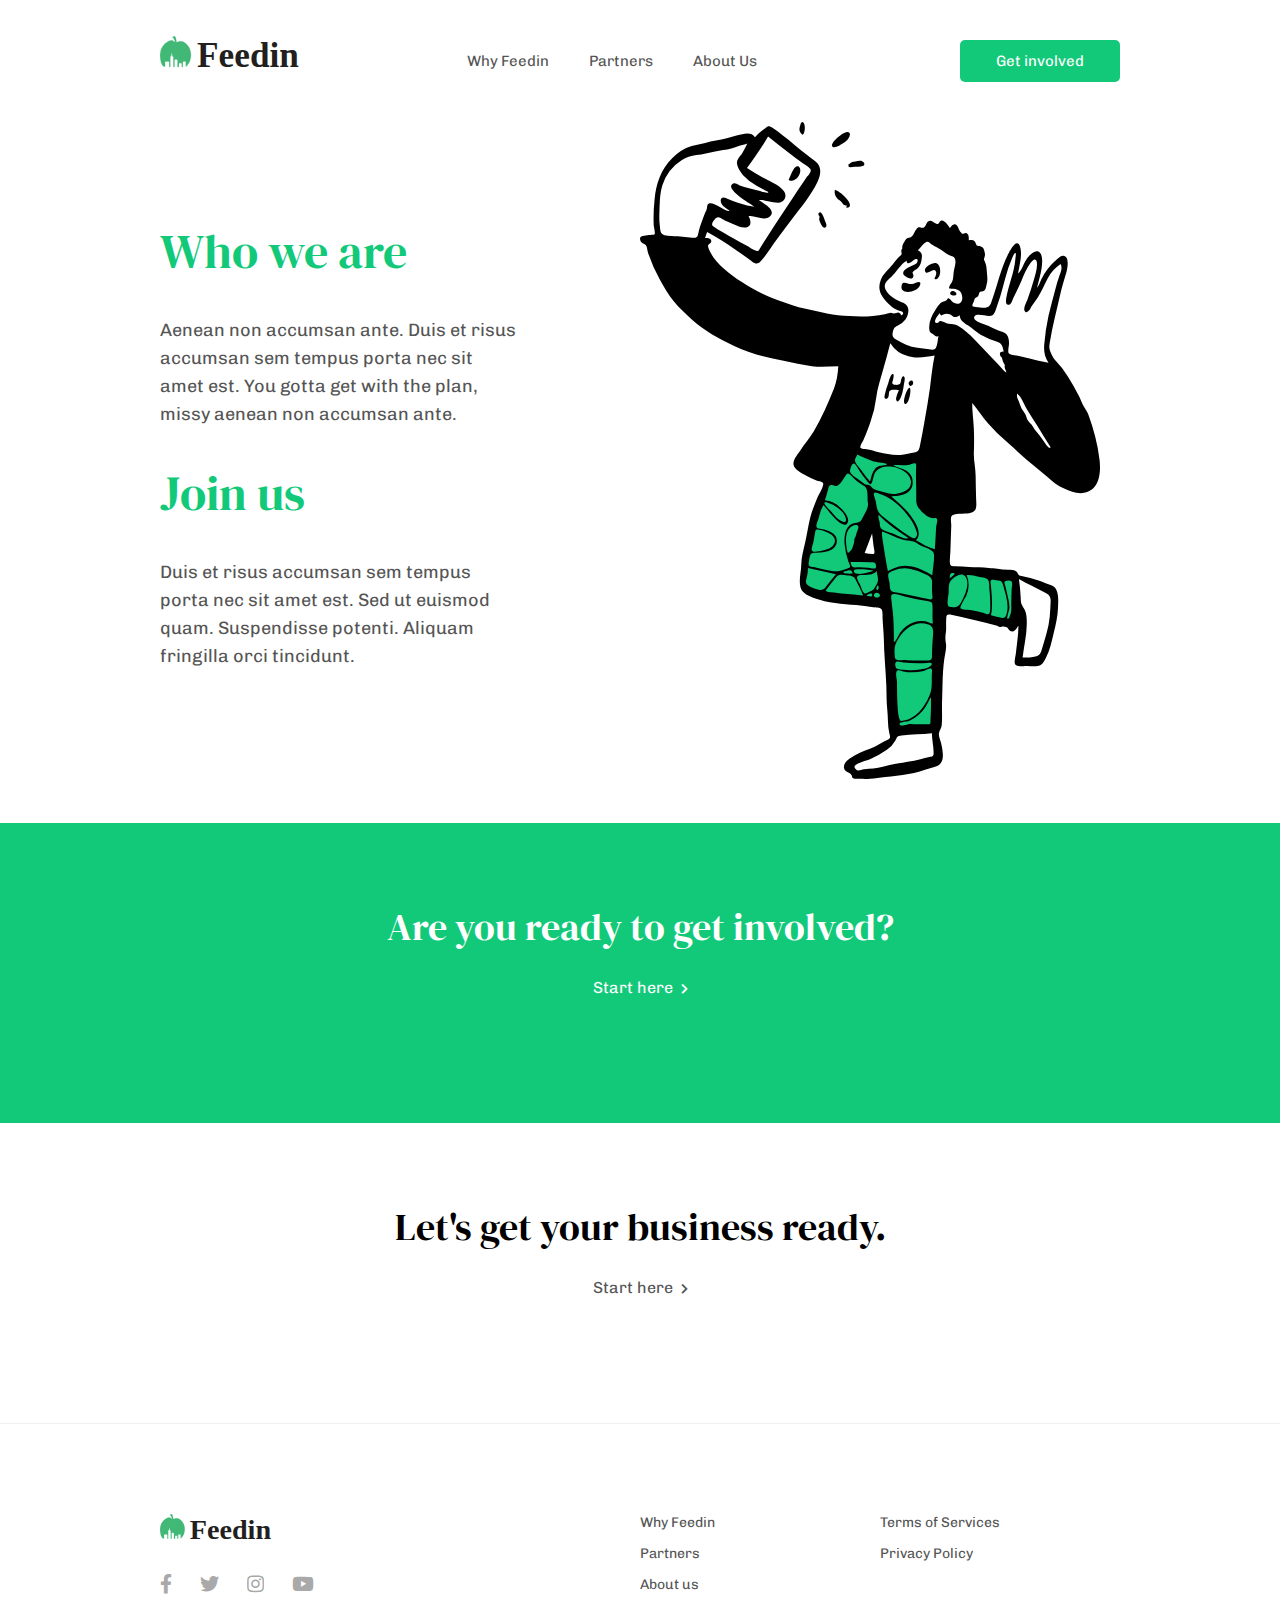
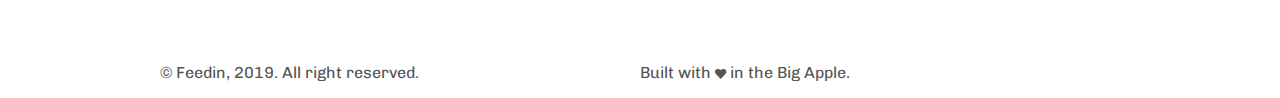
==== about.html @ fef6b5e6 "turned to final" ====
<!DOCTYPE html>
<html lang="en">
<head>
    <meta charset="UTF-8">
    <meta name="viewport" content="width=device-width, initial-scale=1.0">
    <meta http-equiv="X-UA-Compatible" content="ie=edge">
    <title>Feedin</title>
    <link rel="stylesheet" href="css/style.css">
    <link rel="apple-touch-icon" sizes="180x180" href="assets/apple-touch-icon.png">
    <link rel="icon" type="image/png" sizes="32x32" href="assets/favicon-32x32.png">
    <link rel="icon" type="image/png" sizes="16x16" href="assets/favicon-16x16.png">
    <link rel="manifest" href="/site.webmanifest">
    <link href="https://fonts.googleapis.com/css?family=Chivo|DM+Serif+Display&display=swap" rel="stylesheet">
    <link rel="stylesheet" href="https://cdnjs.cloudflare.com/ajax/libs/animate.css/3.7.2/animate.min.css">
    <link rel="stylesheet" href="https://cdnjs.cloudflare.com/ajax/libs/font-awesome/5.11.2/css/all.css">
    <script src="//ajax.googleapis.com/ajax/libs/jquery/1.10.2/jquery.min.js"></script>
</head>
<body>
    <div class="main-container">
        <div class="navbar">
            <div class="branding">
                <a href="/"><img id="logo" src="/assets/feedin.svg" alt=""></a>
            </div>
            <div class="menu">
                <ul class="menu-list">
                    <a href="/whyfeedin.html"><li class="menu-item">Why Feedin</li></a>
                    <a href="/partners.html"><li class="menu-item">Partners</li></a>
                    <a href="/about.html"><li class="menu-item">About Us</li></a>
                </ul>
            </div>
            <div class="cta">
                <a href="/peoplein.html" class="cta-btn">Get involved</a>
            </div>
        </div>

        <div class="landing-container">
            <div class="text-box">
                <h1 id="whyfeedin-headline">Who we are</h1>
                <p class="landing-text">
                    Aenean non accumsan ante. Duis et risus accumsan sem tempus porta nec sit amet est. You gotta get with the plan, missy aenean non accumsan ante.  
                </p>
                <h1 id="about-headline">Join us</h1>
                <p class="landing-text">
                    Duis et risus accumsan sem tempus porta nec sit amet est. Sed ut euismod quam. Suspendisse potenti. Aliquam fringilla orci tincidunt.
                </p>
            </div>
                
            <div class="image-box">
                <img  id="about-img" src="/assets/Character-selfie.svg" alt="man with his dog">

            </div>
            
        </div>

        <div class="full-section action-banner">
            <h1 class="action-banner-headline">Are you ready to get involved?</h1>
            <a href=""><p class="banner-btn">Start here &nbsp;<i class="fas fa-chevron-right"></i></p></a>
        </div>
        <div class="full-section action-banner" id="secondary-action-banner">
            <h1 class="action-banner-headline" id="secondary-action-banner-headline">Let's get your business ready.</h1>
            <a href=""><p class="banner-btn" id="secondary-banner-btn">Start here &nbsp;<i class="fas fa-chevron-right"></i></p></a>
        </div>

        <div class="footer">
            
            <div class="footer-container">
                <div class="footer-left">
                    <a href="/"><img id="footer-branding" src="assets/feedin.svg" alt=""></a>
                    <div class="social">
                        <a href=""><i class="fab fa-facebook-f"></i></a>
                        <a href=""><i class="fab fa-twitter"></i></a>
                        <a href=""><i class="fab fa-instagram"></i></a>
                        <a href=""><i class="fab fa-youtube"></i></a>
                            
                    </div>

                </div>
                <div class="footer-right">
                    <div class="footer-list">
                        <a href="/whyfeedin.html"><li class="footer-list-item">Why Feedin</li></a>
                        <a href="/partners.html"><li class="footer-list-item">Partners</li></a>
                        <a href="/about.html"><li class="footer-list-item">About us</li></a>
                    </div>
                    <div class="footer-list">
                        <a href=""><li class="footer-list-item">Terms of Services</li></a>
                        <a href=""><li class="footer-list-item">Privacy Policy</li></a>
                    </div>

                </div>
            </div>
            <div class="footer-bottom">
                <p class="copyright">
                    &copy; Feedin, 2019. All right reserved.
                </p>
                <p class="copyright">
                    Built with <i class="fas fa-heart"></i> in the Big Apple.
                </p>
            </div>


        </div>
    </div>      
<script src="/js/script.js"></script>    
</body>
</html>
---- css/style.css ----
a {
  color: #555555;
}

.cta-btn {
  background-color: #12C97A;
  color: white;
}

.cta-btn:hover {
  background-color: #00B567;
}

a .menu-item:hover {
  color: #12C97A;
}

#feedin-intro {
  background-color: #12C97A;
}

#feedin-intro-title {
  color: white;
}

#feedin-intro-text {
  color: white;
}

.section-text {
  color: #555555;
}

.divider {
  background-color: #12C97A;
}

.section-btn {
  color: #12C97A;
}

.section-btn:hover {
  color: #00B567;
}

.partners-section {
  background-color: #FAFAFA;
}

.partners-section-headline {
  color: black;
}

.testimonials {
  background-color: #12C97A;
}

.testimonials-headline {
  color: white;
}

.testimonial-box {
  background-color: white;
}

.author-title {
  color: #555555;
}

.engage-divider {
  background-color: #EFEFEF;
}

.engage-btn {
  color: #12C97A;
}

.copyright {
  color: #555555;
}

a .fab {
  opacity: .5;
}

.footer-list-item:hover {
  color: #12C97A;
}

#whyfeedin-headline, #partners-headline, #about-headline {
  color: #12C97A;
}

.landing-text {
  color: #555555;
}

.action-banner {
  background-color: #12C97A;
}

.action-banner-headline {
  color: white;
}

.banner-btn {
  color: white;
}

.perk-text {
  color: #555555;
}

#secondary-action-banner {
  background-color: white;
}

#secondary-action-banner-headline {
  color: black;
}

#secondary-banner-btn {
  color: #555555;
}

body {
  font-family: "Chivo", sans-serif;
  -webkit-font-smoothing: antialiased;
  -moz-osx-font-smoothing: grayscale;
}

h1 {
  font-family: "DM Serif Display", serif;
}

.menu-item {
  font-size: 15px;
}

.cta-btn {
  font-size: 15px;
}

#tagline {
  font-size: 3.4vw;
  font-weight: normal;
}

#feedin-intro-title {
  font-size: 3em;
  font-weight: normal;
}

#feedin-intro-text {
  font-size: 18px;
  line-height: 30px;
}

.section-headline {
  font-size: 3em;
  font-weight: normal;
  line-height: 60px;
}

.section-text {
  font-size: 18px;
  line-height: 30px;
}

.section-btn {
  font-family: "DM Serif Display", serif;
  font-size: 1.2em;
}

.fas {
  font-size: .7em;
}

.social-item {
  font-size: 1em;
}

.partners-section-headline {
  font-size: 2.4em;
  font-weight: normal;
}

.testimonials-headline {
  font-size: 2.4em;
  font-weight: normal;
}

.test-text {
  font-family: "DM Serif Display", serif;
  font-style: italic;
  font-size: 100%;
}

.test-author {
  font-size: 1.2em;
}

.author-title {
  font-size: 1em;
}

.engage-headline {
  font-family: "DM Serif Display", serif;
  font-size: 1.8em;
}

.footer-list-item {
  font-size: 14px;
}

.copyright {
  font-size: 16px;
}

a .fab {
  font-size: 1.2em;
}

#whyfeedin-headline, #partners-headline, #about-headline {
  font-size: 3em;
  font-weight: normal;
}

.landing-text {
  font-size: 18px;
  line-height: 28px;
}

.action-banner-headline {
  font-size: 2.4em;
  font-weight: normal;
  text-align: center;
}

.banner-btn {
  text-align: center;
}

.perk-headline {
  font-family: "DM Serif Display", serif;
  font-size: 2em;
}

.perk-text {
  font-size: 16px;
  line-height: 24px;
}

body {
  margin: 0;
}

a {
  text-decoration: none;
}

.navbar {
  width: 75%;
  margin: 0 auto;
  padding: 36px 20px 36px 20px;
  display: -ms-grid;
  display: grid;
  -ms-grid-columns: 15% 1fr 25%;
      grid-template-columns: 15% 1fr 25%;
}

#logo {
  width: 150px;
  height: auto;
  cursor: pointer;
}

.menu-list {
  display: -webkit-box;
  display: -ms-flexbox;
  display: flex;
  -webkit-box-pack: center;
      -ms-flex-pack: center;
          justify-content: center;
  list-style-type: none;
}

.menu-item {
  margin-right: 20px;
  margin-left: 20px;
}

.cta {
  display: -webkit-box;
  display: -ms-flexbox;
  display: flex;
  -webkit-box-pack: end;
      -ms-flex-pack: end;
          justify-content: flex-end;
  -webkit-box-align: center;
      -ms-flex-align: center;
          align-items: center;
}

.cta-btn {
  padding: 12px 36px 12px 36px;
  border: none;
  border-radius: 5px;
}

.landing-container {
  display: -ms-grid;
  display: grid;
  -ms-grid-columns: 1fr 1fr;
      grid-template-columns: 1fr 1fr;
  height: 65vh;
  width: 75%;
  margin: 0 auto;
  padding-bottom: 10vh;
}

#tagline {
  margin-top: 30%;
  margin-bottom: 40px;
}

#landing-img {
  margin-top: 10vh;
  width: 100%;
}

.full-section {
  width: 100vw !important;
}

#feedin-intro {
  width: 100vw;
  height: 400px;
  padding-top: 10vh;
}

#feedin-intro-title, #feedin-intro-text {
  text-align: center;
}

#feedin-intro-text {
  margin-left: 30%;
  margin-right: 30%;
}

.section {
  width: 75%;
  margin: 0 auto;
  display: -ms-grid;
  display: grid;
  -ms-grid-columns: 1fr 1fr;
      grid-template-columns: 1fr 1fr;
  padding-top: 20vh;
  padding-bottom: 10vh;
}

.section-headline {
  padding-right: 10vw;
  margin-bottom: 10px;
}

.section-text {
  padding-top: 3vh;
  padding-right: 12vw;
}

.section-illustration {
  width: 85%;
  margin: 0 auto;
}

.two {
  grid-auto-flow: column dense;
}

.divider {
  width: 100px;
  height: 16px;
}

.three .section-illustration {
  width: 90%;
}

.two .section-illustration {
  width: 80%;
}

.partners-section {
  width: 100vw;
  height: 400px;
  padding-top: 10vh;
}

.partners-section-headline {
  text-align: center;
}

.partners-logos {
  width: 100%;
  display: -webkit-box;
  display: -ms-flexbox;
  display: flex;
  -webkit-box-pack: center;
      -ms-flex-pack: center;
          justify-content: center;
  -webkit-box-align: center;
      -ms-flex-align: center;
          align-items: center;
  margin-top: 6vh;
}

.partner-img {
  padding: 40px;
}

.testimonials {
  width: 100vw;
  height: 600px;
  padding-top: 10vh;
  padding-bottom: 10vh;
}

.testimonials-headline {
  text-align: center;
  margin-bottom: 20vh;
}

.testimonials-container {
  width: 75%;
  margin: 0 auto;
  display: -ms-grid;
  display: grid;
  -ms-grid-columns: 1fr 1fr 1fr;
      grid-template-columns: 1fr 1fr 1fr;
  -webkit-column-gap: 10px;
          column-gap: 10px;
}

.testimonial-box {
  width: 100%;
  height: auto;
  border-radius: 4px;
  text-align: center;
  padding-bottom: 20px;
}

.testimonial-image {
  width: 25%;
  margin-top: -15%;
}

.test-text {
  padding: 40px 20px 40px 20px;
}

.engage {
  display: -ms-grid;
  display: grid;
  -ms-grid-columns: 1fr 1px 1fr;
      grid-template-columns: 1fr 1px 1fr;
  padding: 20px;
}

.engage-divider {
  height: 300px;
}

.people-engage {
  text-align: center;
}

.business-engage {
  text-align: center;
}

.engage-headline {
  margin-top: 10%;
}

.footer {
  width: 100%;
  border-top: 1px solid #EFEFEF;
  padding-top: 10vh;
}

.footer-container {
  width: 75%;
  display: -ms-grid;
  display: grid;
  margin: 0 auto;
  -ms-grid-columns: 1fr 1fr;
      grid-template-columns: 1fr 1fr;
}

#footer-branding {
  width: 120px;
  height: auto;
}

.footer-right {
  display: -ms-grid;
  display: grid;
  -ms-grid-columns: 1fr 1fr;
      grid-template-columns: 1fr 1fr;
}

.footer-list {
  list-style-type: none;
}

.footer-list-item {
  margin-bottom: 14px;
}

.footer-bottom {
  width: 75%;
  margin: 0 auto;
  display: -ms-grid;
  display: grid;
  -ms-grid-columns: 1fr 1fr;
      grid-template-columns: 1fr 1fr;
  padding-top: 40px;
}

.social {
  margin-top: 24px;
}

a .fab {
  margin-right: 24px;
}

#whyfeedin-img {
  width: 75%;
  margin-top: 5vh;
}

#whyfeedin-headline, #partners-headline {
  margin-top: 20%;
  width: 85%;
}

.landing-text {
  width: 75%;
}

.action-banner {
  height: 300px;
}

.action-banner-headline {
  padding-top: 6%;
}

#partners-img {
  width: 100%;
  margin-top: 10vh;
}

#partners-landing-divider {
  width: 75%;
  border: 1px solid #EFEFEF;
}

.partners-sublanding {
  width: 75%;
  margin: 0 auto;
  display: -ms-grid;
  display: grid;
  -ms-grid-columns: 1fr 1fr 1fr;
      grid-template-columns: 1fr 1fr 1fr;
  -webkit-column-gap: 100px;
          column-gap: 100px;
  padding-bottom: 4vh;
}

.perks {
  text-align: center;
}

#secondary-action-banner-headline {
  margin-top: 0;
}
/*# sourceMappingURL=style.css.map */
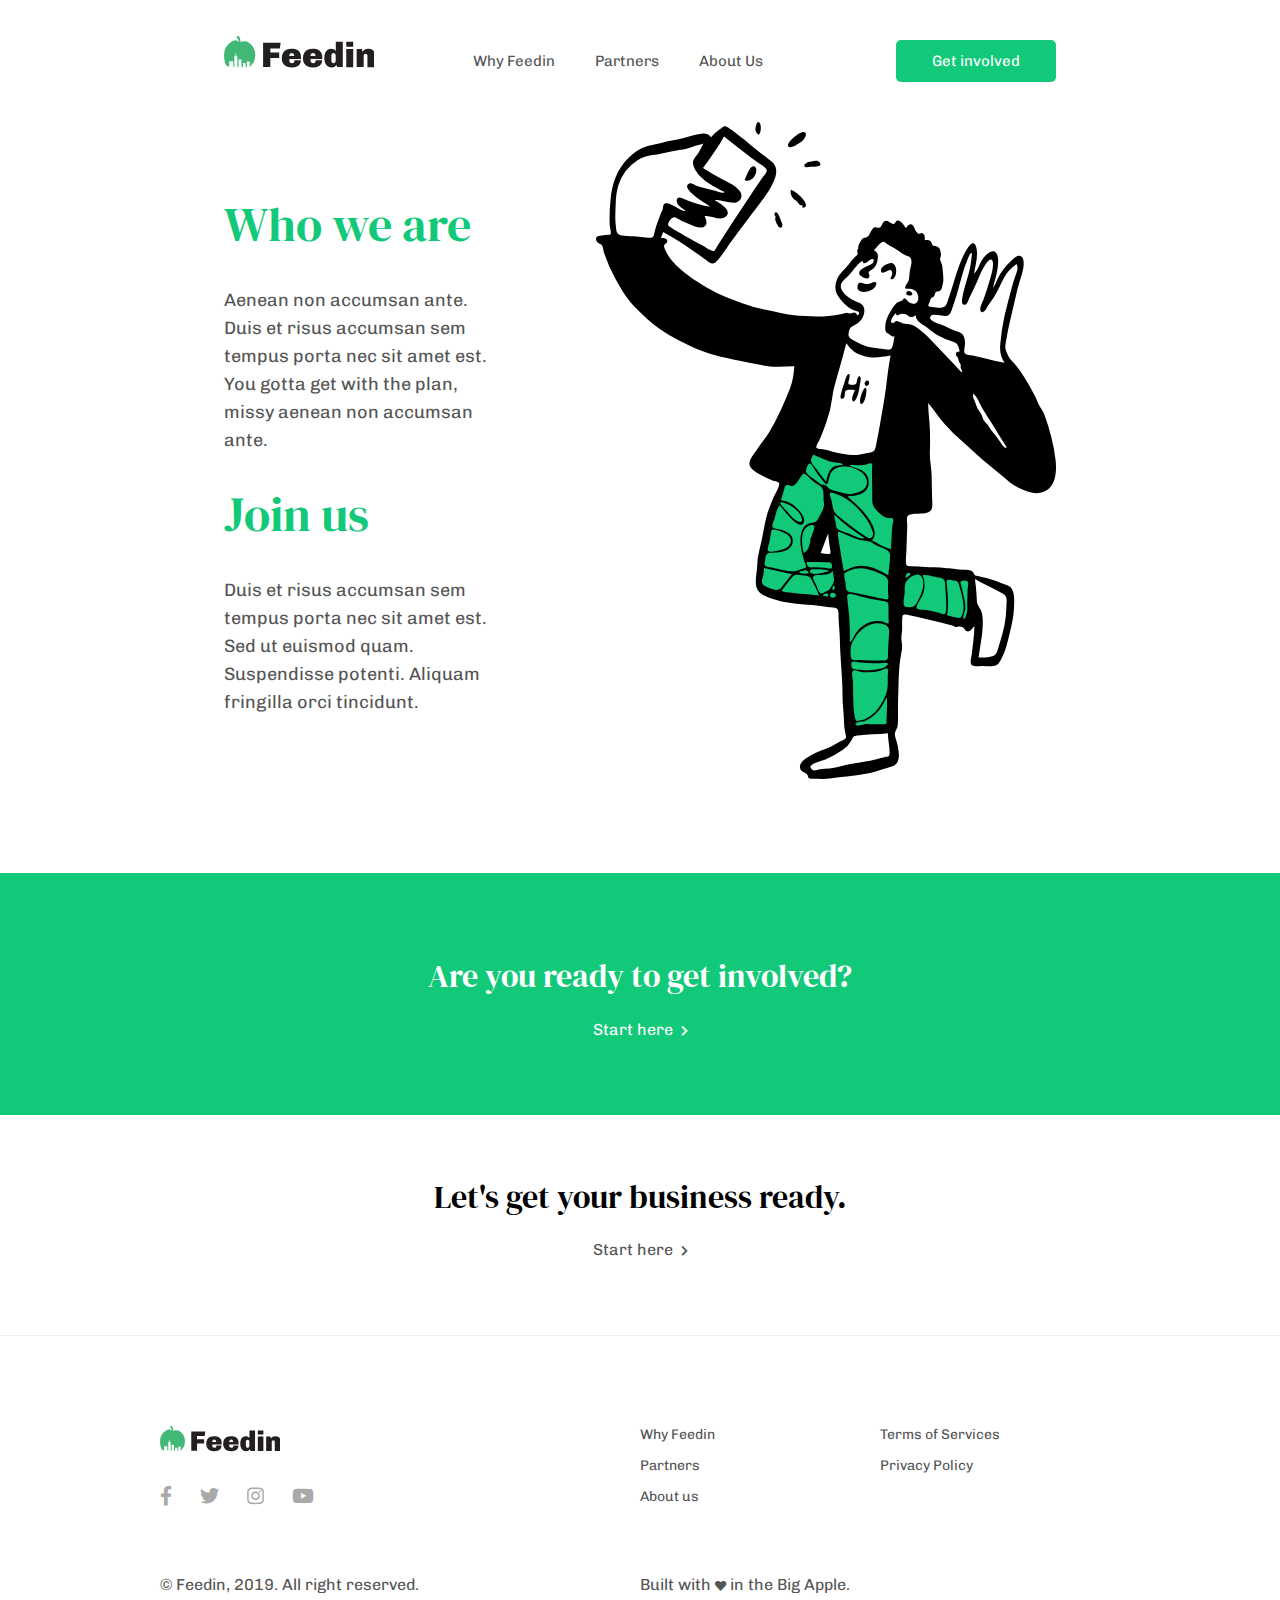
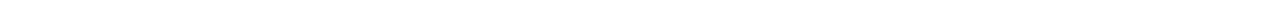
==== commit 40bbb2fe: "responsive update" ====
--- a/about.html
+++ b/about.html
@@ -16,7 +16,7 @@
     <script src="//ajax.googleapis.com/ajax/libs/jquery/1.10.2/jquery.min.js"></script>
 </head>
 <body>
-    <div class="main-container">
+    <div class="main-container"> 
         <div class="navbar">
             <div class="branding">
                 <a href="/"><img id="logo" src="/assets/feedin.svg" alt=""></a>
@@ -31,6 +31,7 @@
             <div class="cta">
                 <a href="/peoplein.html" class="cta-btn">Get involved</a>
             </div>
+            <a href="burgermenu.html"><img id="hamburger" src="assets/menu.svg" alt=""></a>
         </div>
 
         <div class="landing-container">
@@ -54,11 +55,11 @@
 
         <div class="full-section action-banner">
             <h1 class="action-banner-headline">Are you ready to get involved?</h1>
-            <a href=""><p class="banner-btn">Start here &nbsp;<i class="fas fa-chevron-right"></i></p></a>
+            <a href="peoplein.html"><p class="banner-btn">Start here &nbsp;<i class="fas fa-chevron-right"></i></p></a>
         </div>
         <div class="full-section action-banner" id="secondary-action-banner">
             <h1 class="action-banner-headline" id="secondary-action-banner-headline">Let's get your business ready.</h1>
-            <a href=""><p class="banner-btn" id="secondary-banner-btn">Start here &nbsp;<i class="fas fa-chevron-right"></i></p></a>
+            <a href="businessin.html"><p class="banner-btn" id="secondary-banner-btn">Start here &nbsp;<i class="fas fa-chevron-right"></i></p></a>
         </div>
 
         <div class="footer">
--- a/css/style.css
+++ b/css/style.css
@@ -121,6 +121,23 @@
 
 #secondary-banner-btn {
   color: #555555;
+}
+
+.hamburger-item {
+  color: #12C97A;
+}
+
+.soon-text {
+  color: #555555;
+}
+
+#return-btn {
+  color: white;
+  background-color: #12C97A;
+}
+
+#return-btn:hover {
+  background-color: #00B567;
 }
 
 body {
@@ -224,6 +241,7 @@
 #whyfeedin-headline, #partners-headline, #about-headline {
   font-size: 3em;
   font-weight: normal;
+  line-height: 1.2em;
 }
 
 .landing-text {
@@ -232,7 +250,7 @@
 }
 
 .action-banner-headline {
-  font-size: 2.4em;
+  font-size: 2em;
   font-weight: normal;
   text-align: center;
 }
@@ -251,12 +269,31 @@
   line-height: 24px;
 }
 
+.hamburger-item {
+  font-family: "DM Serif Display", serif;
+  font-size: 2.4em;
+}
+
+.soon-text {
+  font-family: "DM Serif Display", serif;
+  font-size: 2.4em;
+}
+
+#return-btn {
+  font-family: "Chivo", sans-serif;
+  font-size: 1em;
+}
+
 body {
   margin: 0;
 }
 
 a {
   text-decoration: none;
+}
+
+.main-container {
+  overflow: hidden;
 }
 
 .navbar {
@@ -313,7 +350,7 @@
   display: grid;
   -ms-grid-columns: 1fr 1fr;
       grid-template-columns: 1fr 1fr;
-  height: 65vh;
+  height: auto;
   width: 75%;
   margin: 0 auto;
   padding-bottom: 10vh;
@@ -330,7 +367,7 @@
 }
 
 .full-section {
-  width: 100vw !important;
+  width: auto;
 }
 
 #feedin-intro {
@@ -359,14 +396,18 @@
   padding-bottom: 10vh;
 }
 
+.image-box {
+  text-align: center;
+}
+
 .section-headline {
-  padding-right: 10vw;
+  padding-right: 4vw;
   margin-bottom: 10px;
 }
 
 .section-text {
   padding-top: 3vh;
-  padding-right: 12vw;
+  padding-right: 3vw;
 }
 
 .section-illustration {
@@ -402,21 +443,19 @@
 }
 
 .partners-logos {
-  width: 100%;
-  display: -webkit-box;
-  display: -ms-flexbox;
-  display: flex;
-  -webkit-box-pack: center;
-      -ms-flex-pack: center;
-          justify-content: center;
+  width: 75%;
+  margin: 0 auto;
+  display: -ms-grid;
+  display: grid;
+  -ms-grid-columns: 1fr 1fr 1fr 1fr;
+      grid-template-columns: 1fr 1fr 1fr 1fr;
   -webkit-box-align: center;
       -ms-flex-align: center;
           align-items: center;
-  margin-top: 6vh;
 }
 
 .partner-img {
-  padding: 40px;
+  margin: 0 auto;
 }
 
 .testimonials {
@@ -477,6 +516,7 @@
 
 .business-engage {
   text-align: center;
+  padding-bottom: 6vh;
 }
 
 .engage-headline {
@@ -551,11 +591,13 @@
 }
 
 .action-banner {
-  height: 300px;
+  height: auto;
+  padding: 60px;
+  margin: 0 auto;
 }
 
 .action-banner-headline {
-  padding-top: 6%;
+  padding: 0;
 }
 
 #partners-img {
@@ -587,4 +629,420 @@
 #secondary-action-banner-headline {
   margin-top: 0;
 }
+
+#hamburger {
+  display: none;
+}
+
+.soon-container {
+  width: 75%;
+  margin: 0 auto;
+  padding-bottom: 20vh;
+}
+
+.soon-header {
+  text-align: center;
+  margin-top: 36px;
+}
+
+#soon-logo {
+  width: 150px;
+  height: auto;
+}
+
+.soon-body {
+  margin-top: 20vh;
+  text-align: center;
+}
+
+#return-btn {
+  padding: 14px 24px 14px 24px;
+  border: none;
+  border-radius: 6px;
+  outline: none;
+  cursor: pointer;
+}
+
+@media (max-width: 599px) {
+  .navbar {
+    width: 90%;
+    margin: 0 auto;
+    padding-top: 40px;
+    display: -ms-grid;
+    display: grid;
+    -ms-grid-columns: 1fr 1fr;
+        grid-template-columns: 1fr 1fr;
+  }
+  .soon-text {
+    font-size: 1.5em;
+  }
+  .soon-container {
+    width: 90%;
+    margin: 0 auto;
+    padding-bottom: 20vh;
+  }
+  .menu {
+    display: none;
+  }
+  #hamburger {
+    display: block;
+    width: 30px;
+    height: 30px;
+    margin-left: 80%;
+    cursor: pointer;
+  }
+  .cta {
+    display: none;
+  }
+  #logo {
+    width: 120px;
+    height: auto;
+  }
+  .landing-container {
+    display: -ms-grid;
+    display: grid;
+    -ms-grid-columns: 1fr;
+        grid-template-columns: 1fr;
+    height: auto;
+    width: 90%;
+  }
+  .landing-container div:nth-of-type(1) {
+    -webkit-box-ordinal-group: 3;
+        -ms-flex-order: 2;
+            order: 2;
+  }
+  #tagline {
+    font-size: 34px;
+    margin-top: 6vh;
+  }
+  #feedin-intro-title {
+    font-size: 2em;
+  }
+  #feedin-intro-text {
+    font-size: 16px;
+    margin: 20px;
+  }
+  .section {
+    display: -ms-grid;
+    display: grid;
+    -ms-grid-columns: 1fr;
+        grid-template-columns: 1fr;
+    width: 90%;
+    padding-top: 10vh;
+  }
+  .section.two {
+    display: block;
+  }
+  .section div:nth-of-type(1) {
+    -webkit-box-ordinal-group: 2;
+        -ms-flex-order: 1;
+            order: 1;
+  }
+  .two div:nth-of-type(1) {
+    -webkit-box-ordinal-group: 3;
+        -ms-flex-order: 2;
+            order: 2;
+  }
+  .section-headline {
+    font-size: 2.4em;
+    line-height: 44px;
+    margin-top: 6vh;
+  }
+  .partners-logos {
+    width: 90%;
+    margin: 0 auto;
+    display: -ms-grid;
+    display: grid;
+    -ms-grid-columns: 1fr 1fr 1fr 1fr;
+        grid-template-columns: 1fr 1fr 1fr 1fr;
+  }
+  .partner-img {
+    width: 50%;
+  }
+  .testimonials-container {
+    width: 90%;
+    display: -ms-grid;
+    display: grid;
+    -ms-grid-columns: 1fr;
+        grid-template-columns: 1fr;
+  }
+  .testimonials {
+    height: auto;
+  }
+  .testimonial-box {
+    margin-bottom: 10vh;
+  }
+  .partners-section {
+    margin: 0 auto;
+    height: auto;
+    padding-bottom: 8vh;
+  }
+  .engage {
+    display: -ms-grid;
+    display: grid;
+    -ms-grid-columns: 1fr;
+        grid-template-columns: 1fr;
+  }
+  .engage-divider {
+    height: 1px;
+  }
+  .people-engage {
+    padding-bottom: 6vh;
+  }
+  .footer-container {
+    -ms-grid-columns: 1fr;
+        grid-template-columns: 1fr;
+    width: 90%;
+    margin: 0 auto;
+    text-align: center;
+  }
+  .footer-container div:nth-child(1) {
+    -webkit-box-ordinal-group: 3;
+        -ms-flex-order: 2;
+            order: 2;
+  }
+  .footer-list-item {
+    font-size: 16px;
+  }
+  .footer-right {
+    text-align: center;
+    -ms-grid-columns: 1fr;
+        grid-template-columns: 1fr;
+    padding-bottom: 8vh;
+  }
+  .footer-bottom {
+    -ms-grid-columns: 1fr;
+        grid-template-columns: 1fr;
+    text-align: center;
+  }
+  .testimonials-headline, .partners-section-headline {
+    font-size: 2em;
+  }
+  #about-img {
+    width: 50%;
+    margin-top: 5vh;
+  }
+  #partners-landing-divider {
+    width: 100%;
+  }
+  .partners-sublanding {
+    -ms-grid-columns: 1fr;
+        grid-template-columns: 1fr;
+  }
+  #partners-headline {
+    margin-right: 0;
+  }
+  .landing-text {
+    margin: 0;
+  }
+  .menu-container {
+    margin-top: 10vh;
+    list-style-type: none;
+    text-align: left;
+    margin-left: 10vw;
+  }
+  .hamburger-item {
+    padding-bottom: 20px;
+  }
+  .close {
+    padding-top: 40px;
+    padding-right: 12px;
+    text-align: right;
+  }
+  #close-btn {
+    width: 30px;
+    height: 30px;
+  }
+  a .fab {
+    font-size: 32px;
+  }
+}
+
+@media (max-width: 900px) {
+  .navbar {
+    width: 90%;
+    margin: 0 auto;
+    padding-top: 40px;
+    display: -ms-grid;
+    display: grid;
+    -ms-grid-columns: 1fr 1fr;
+        grid-template-columns: 1fr 1fr;
+  }
+  .soon-text {
+    font-size: 1.8em;
+  }
+  .soon-container {
+    width: 90%;
+    margin: 0 auto;
+    padding-bottom: 20vh;
+  }
+  .menu {
+    display: none;
+  }
+  #hamburger {
+    display: block;
+    width: 30px;
+    height: 30px;
+    margin-left: 80%;
+  }
+  .cta {
+    display: none;
+  }
+  #logo {
+    width: 120px;
+    height: auto;
+  }
+  .landing-container {
+    display: -ms-grid;
+    display: grid;
+    -ms-grid-columns: 1fr;
+        grid-template-columns: 1fr;
+    height: auto;
+    width: 90%;
+  }
+  .landing-container div:nth-of-type(1) {
+    -webkit-box-ordinal-group: 3;
+        -ms-flex-order: 2;
+            order: 2;
+  }
+  #tagline {
+    font-size: 34px;
+    margin-top: 6vh;
+  }
+  #feedin-intro-title {
+    font-size: 2em;
+  }
+  #feedin-intro-text {
+    font-size: 16px;
+    margin: 20px;
+  }
+  .section {
+    display: -ms-grid;
+    display: grid;
+    -ms-grid-columns: 1fr;
+        grid-template-columns: 1fr;
+    width: 90%;
+    padding-top: 10vh;
+  }
+  .section.two {
+    display: block;
+  }
+  .section div:nth-of-type(1) {
+    -webkit-box-ordinal-group: 2;
+        -ms-flex-order: 1;
+            order: 1;
+  }
+  .two div:nth-of-type(1) {
+    -webkit-box-ordinal-group: 3;
+        -ms-flex-order: 2;
+            order: 2;
+  }
+  .section-headline {
+    font-size: 2.4em;
+    line-height: 44px;
+    margin-top: 6vh;
+  }
+  .partners-logos {
+    width: 90%;
+    margin: 0 auto;
+    display: -ms-grid;
+    display: grid;
+    -ms-grid-columns: 1fr 1fr 1fr 1fr;
+        grid-template-columns: 1fr 1fr 1fr 1fr;
+  }
+  .partner-img {
+    width: 50%;
+  }
+  .testimonials-container {
+    width: 90%;
+    display: -ms-grid;
+    display: grid;
+    -ms-grid-columns: 1fr;
+        grid-template-columns: 1fr;
+  }
+  .testimonials {
+    height: auto;
+  }
+  .testimonial-box {
+    margin-bottom: 10vh;
+  }
+  .partners-section {
+    margin: 0 auto;
+    height: auto;
+    padding-bottom: 8vh;
+  }
+  .engage {
+    display: -ms-grid;
+    display: grid;
+    -ms-grid-columns: 1fr;
+        grid-template-columns: 1fr;
+  }
+  .engage-divider {
+    height: 1px;
+  }
+  .people-engage {
+    padding-bottom: 6vh;
+  }
+  .footer-container {
+    -ms-grid-columns: 1fr;
+        grid-template-columns: 1fr;
+    width: 90%;
+    margin: 0 auto;
+    text-align: center;
+  }
+  .footer-container div:nth-child(1) {
+    -webkit-box-ordinal-group: 3;
+        -ms-flex-order: 2;
+            order: 2;
+  }
+  .footer-list-item {
+    font-size: 16px;
+  }
+  .footer-right {
+    text-align: center;
+    -ms-grid-columns: 1fr;
+        grid-template-columns: 1fr;
+    padding-bottom: 8vh;
+  }
+  .footer-bottom {
+    -ms-grid-columns: 1fr;
+        grid-template-columns: 1fr;
+    text-align: center;
+  }
+  .testimonials-headline, .partners-section-headline {
+    font-size: 2em;
+  }
+  #about-img {
+    width: 60%;
+    margin-top: 5vh;
+  }
+  #partners-landing-divider {
+    width: 100%;
+  }
+  .partners-sublanding {
+    -ms-grid-columns: 1fr;
+        grid-template-columns: 1fr;
+  }
+  #partners-headline {
+    margin-right: 0;
+  }
+  .landing-text {
+    margin: 0;
+  }
+  .testimonials-container {
+    width: 75%;
+  }
+  a .fab {
+    font-size: 32px;
+  }
+}
+
+@media (min-width: 1280px) {
+  .navbar, .landing-container, .testimonials-container {
+    width: 65%;
+  }
+  .section {
+    width: 50%;
+  }
+}
 /*# sourceMappingURL=style.css.map */